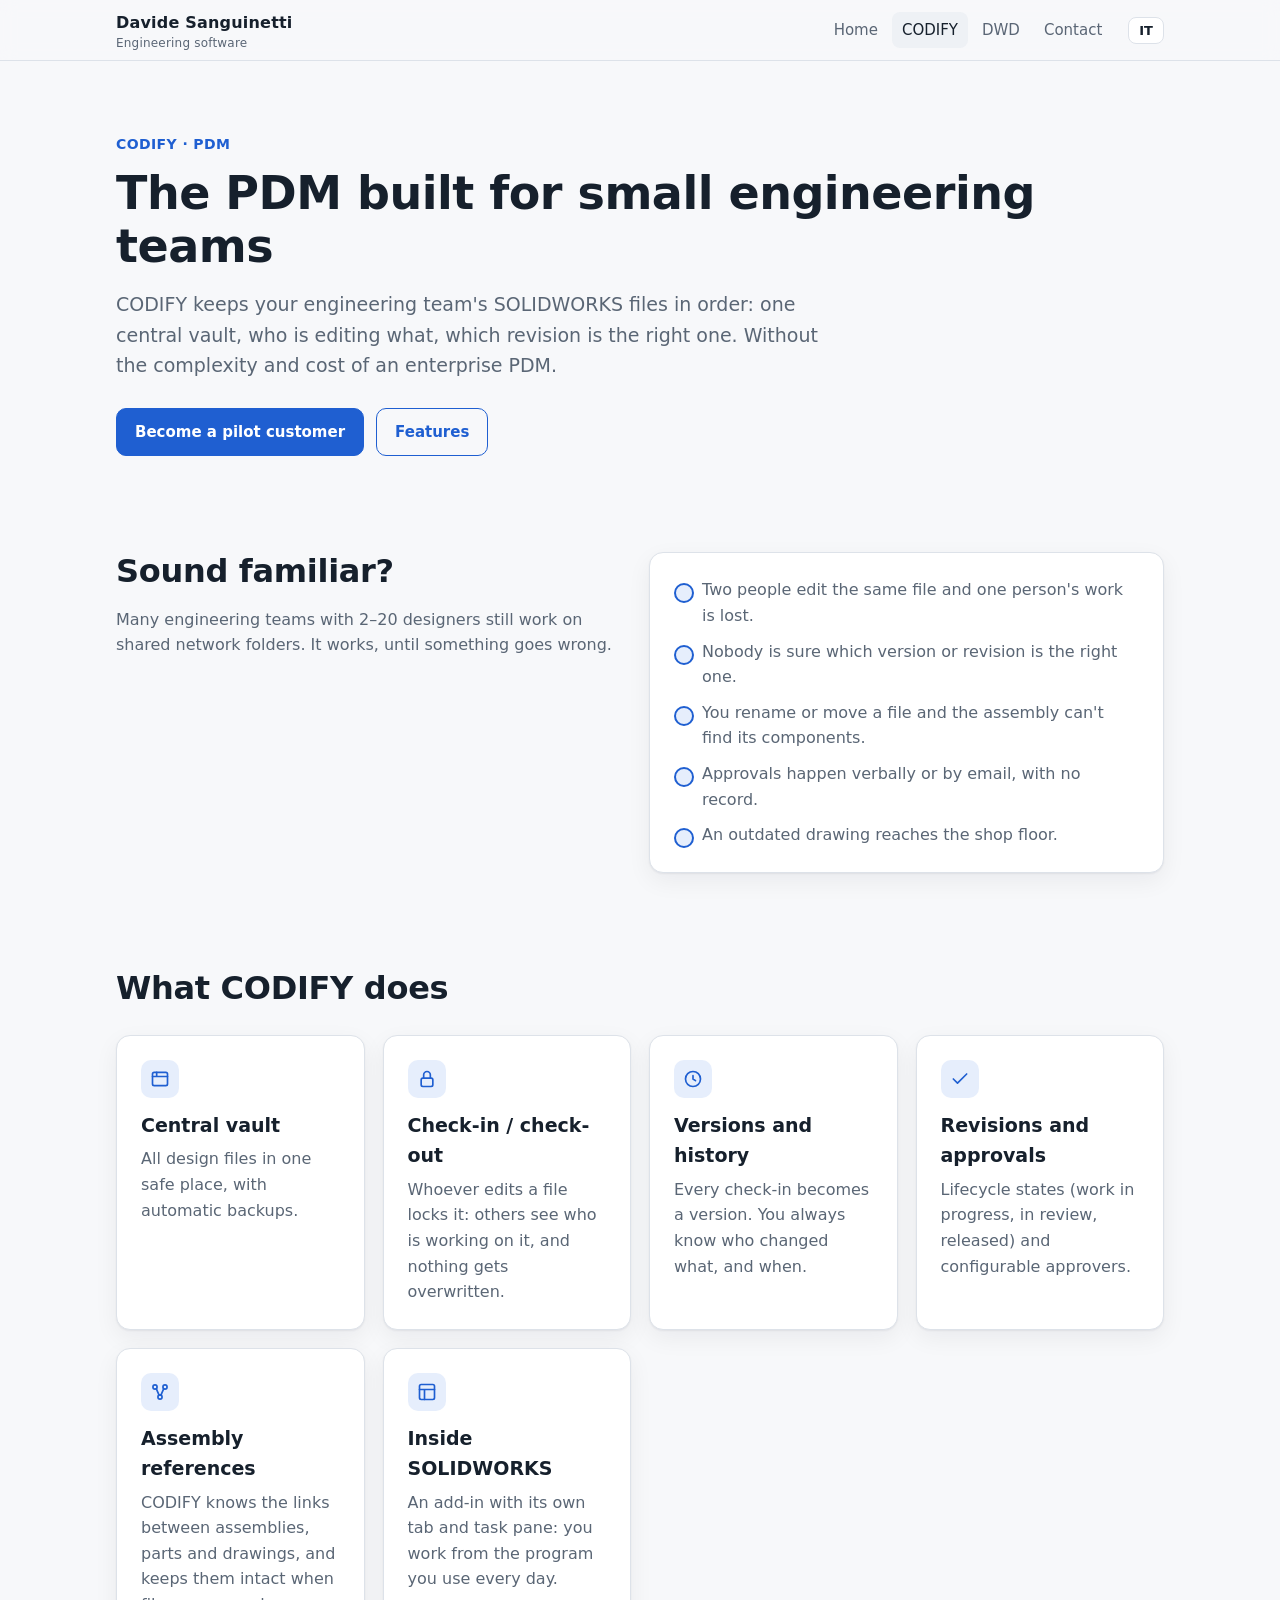
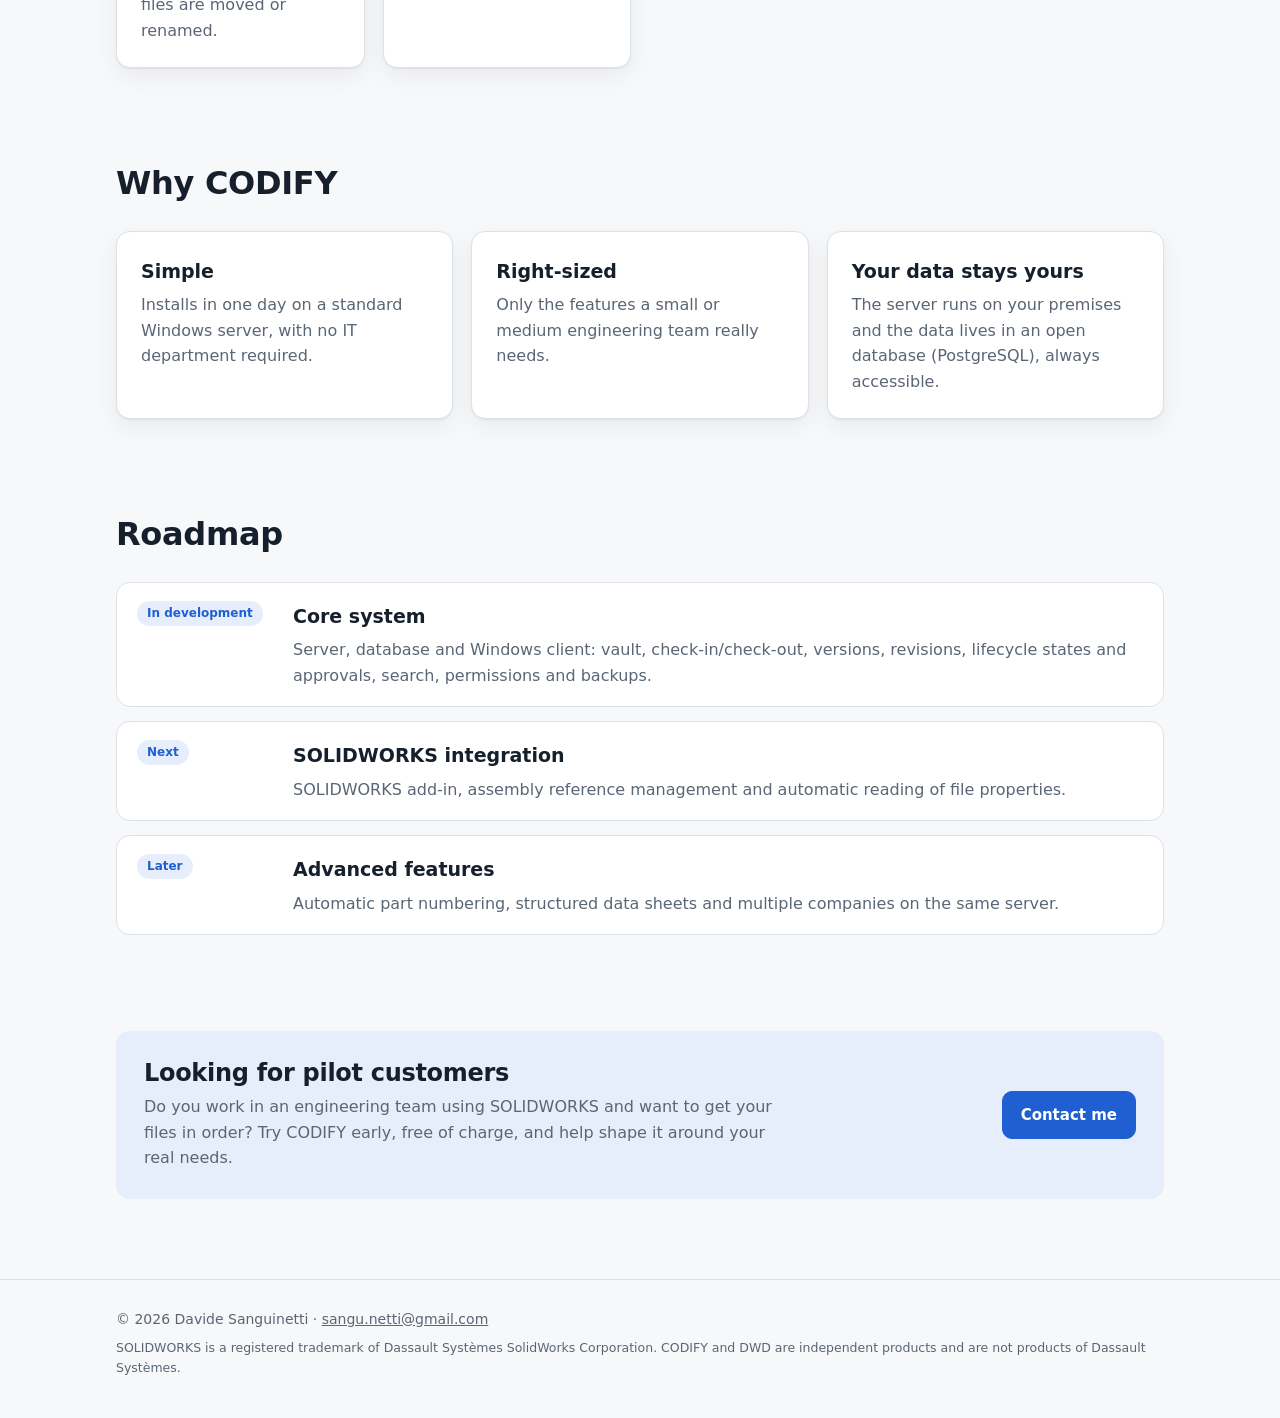
==== codify.html @ ec3d7e51 "Sito Davide Sanguinetti: home, CODIFY e DWD (IT/EN) Co-Authored-By: Claude Opus 5.5 <noreply@anthrop" ====
<!doctype html>
<html lang="it" data-lang="it"
      data-title-it="CODIFY · PDM per piccoli uffici tecnici"
      data-title-en="CODIFY · PDM for small engineering teams">
<head>
  <meta charset="utf-8">
  <meta name="viewport" content="width=device-width, initial-scale=1">
  <title>CODIFY · PDM per piccoli uffici tecnici</title>
  <meta name="description" content="CODIFY è un PDM per piccoli e medi uffici tecnici che lavorano con SOLIDWORKS: archivio centrale, check-in/check-out, versioni, revisioni e approvazioni.">
  <link rel="stylesheet" href="style.css">
</head>
<body>

<header class="top">
  <div class="wrap">
    <a class="brand" href="index.html" data-keep-lang>Davide Sanguinetti
      <small lang="it">Software per l'ingegneria</small>
      <small lang="en">Engineering software</small>
    </a>
    <nav class="nav">
      <a href="index.html" data-keep-lang>Home</a>
      <a href="codify.html" data-keep-lang aria-current="page">CODIFY</a>
      <a href="dwd.html" data-keep-lang>DWD</a>
      <a href="index.html#contatti" data-keep-lang><span lang="it">Contatti</span><span lang="en">Contact</span></a>
    </nav>
    <button class="lang" type="button" data-lang-switch>EN</button>
  </div>
</header>

<main>
  <div class="wrap hero">
    <p class="eyebrow">CODIFY · PDM</p>
    <h1 lang="it">Il PDM su misura per i piccoli uffici tecnici</h1>
    <h1 lang="en">The PDM built for small engineering teams</h1>
    <p class="lead" lang="it">CODIFY tiene in ordine i file SOLIDWORKS del tuo ufficio tecnico: un archivio centrale, chi sta modificando cosa, quale revisione è quella buona. Senza la complessità e i costi di un PDM per grandi aziende.</p>
    <p class="lead" lang="en">CODIFY keeps your engineering team's SOLIDWORKS files in order: one central vault, who is editing what, which revision is the right one. Without the complexity and cost of an enterprise PDM.</p>
    <div class="btns">
      <a class="btn" href="#pilota"><span lang="it">Diventa azienda pilota</span><span lang="en">Become a pilot customer</span></a>
      <a class="btn ghost" href="#funzioni"><span lang="it">Le funzioni</span><span lang="en">Features</span></a>
    </div>
  </div>

  <section>
    <div class="wrap grid two">
      <div>
        <h2 lang="it">Ti suona familiare?</h2>
        <h2 lang="en">Sound familiar?</h2>
        <p style="color:var(--muted)" lang="it">Molti uffici tecnici con 2–20 progettisti lavorano ancora su cartelle condivise. Funziona, finché qualcosa va storto.</p>
        <p style="color:var(--muted)" lang="en">Many engineering teams with 2–20 designers still work on shared network folders. It works, until something goes wrong.</p>
      </div>
      <div class="card">
        <ul class="checks" lang="it">
          <li>Due persone modificano lo stesso file e il lavoro di una va perso.</li>
          <li>Non è chiaro quale sia la versione o la revisione giusta.</li>
          <li>Rinomini o sposti un file e l'assieme non trova più i componenti.</li>
          <li>Le approvazioni avvengono a voce o via email, senza traccia.</li>
          <li>In officina arriva un disegno vecchio.</li>
        </ul>
        <ul class="checks" lang="en">
          <li>Two people edit the same file and one person's work is lost.</li>
          <li>Nobody is sure which version or revision is the right one.</li>
          <li>You rename or move a file and the assembly can't find its components.</li>
          <li>Approvals happen verbally or by email, with no record.</li>
          <li>An outdated drawing reaches the shop floor.</li>
        </ul>
      </div>
    </div>
  </section>

  <section id="funzioni">
    <div class="wrap">
      <div class="section-head">
        <h2 lang="it">Cosa fa CODIFY</h2>
        <h2 lang="en">What CODIFY does</h2>
      </div>
      <div class="grid three">
        <div class="card">
          <div class="icon"><svg viewBox="0 0 24 24" fill="none" stroke="currentColor" stroke-width="2" stroke-linecap="round" stroke-linejoin="round"><rect x="3" y="4" width="18" height="16" rx="2"/><path d="M3 9h18M8 4v5"/></svg></div>
          <h3 lang="it">Archivio centrale</h3><h3 lang="en">Central vault</h3>
          <p lang="it">Tutti i file di progetto in un unico posto sicuro, con backup automatici.</p>
          <p lang="en">All design files in one safe place, with automatic backups.</p>
        </div>
        <div class="card">
          <div class="icon"><svg viewBox="0 0 24 24" fill="none" stroke="currentColor" stroke-width="2" stroke-linecap="round" stroke-linejoin="round"><rect x="5" y="11" width="14" height="10" rx="2"/><path d="M8 11V7a4 4 0 0 1 8 0v4"/></svg></div>
          <h3>Check-in / check-out</h3>
          <p lang="it">Chi modifica un file lo blocca: gli altri vedono chi ci sta lavorando e niente viene sovrascritto.</p>
          <p lang="en">Whoever edits a file locks it: others see who is working on it, and nothing gets overwritten.</p>
        </div>
        <div class="card">
          <div class="icon"><svg viewBox="0 0 24 24" fill="none" stroke="currentColor" stroke-width="2" stroke-linecap="round" stroke-linejoin="round"><path d="M12 8v4l3 2"/><circle cx="12" cy="12" r="9"/></svg></div>
          <h3 lang="it">Versioni e cronologia</h3><h3 lang="en">Versions and history</h3>
          <p lang="it">Ogni salvataggio diventa una versione. Sai sempre chi ha cambiato cosa e quando.</p>
          <p lang="en">Every check-in becomes a version. You always know who changed what, and when.</p>
        </div>
        <div class="card">
          <div class="icon"><svg viewBox="0 0 24 24" fill="none" stroke="currentColor" stroke-width="2" stroke-linecap="round" stroke-linejoin="round"><path d="M20 6 9 17l-5-5"/></svg></div>
          <h3 lang="it">Revisioni e approvazioni</h3><h3 lang="en">Revisions and approvals</h3>
          <p lang="it">Stati di lavorazione (in lavorazione, in revisione, rilasciato) e approvatori configurabili.</p>
          <p lang="en">Lifecycle states (work in progress, in review, released) and configurable approvers.</p>
        </div>
        <div class="card">
          <div class="icon"><svg viewBox="0 0 24 24" fill="none" stroke="currentColor" stroke-width="2" stroke-linecap="round" stroke-linejoin="round"><circle cx="6" cy="6" r="2.5"/><circle cx="18" cy="6" r="2.5"/><circle cx="12" cy="18" r="2.5"/><path d="M7.5 8 11 16M16.5 8 13 16"/></svg></div>
          <h3 lang="it">Riferimenti degli assiemi</h3><h3 lang="en">Assembly references</h3>
          <p lang="it">CODIFY conosce i legami tra assiemi, parti e tavole e li mantiene quando sposti o rinomini i file.</p>
          <p lang="en">CODIFY knows the links between assemblies, parts and drawings, and keeps them intact when files are moved or renamed.</p>
        </div>
        <div class="card">
          <div class="icon"><svg viewBox="0 0 24 24" fill="none" stroke="currentColor" stroke-width="2" stroke-linecap="round" stroke-linejoin="round"><rect x="3" y="3" width="18" height="18" rx="2"/><path d="M3 9h18M9 9v12"/></svg></div>
          <h3 lang="it">Dentro SOLIDWORKS</h3><h3 lang="en">Inside SOLIDWORKS</h3>
          <p lang="it">Un add-in con scheda e pannello dedicati: lavori dal programma che usi tutti i giorni.</p>
          <p lang="en">An add-in with its own tab and task pane: you work from the program you use every day.</p>
        </div>
      </div>
    </div>
  </section>

  <section>
    <div class="wrap">
      <div class="section-head">
        <h2 lang="it">Perché CODIFY</h2>
        <h2 lang="en">Why CODIFY</h2>
      </div>
      <div class="grid three">
        <div class="card">
          <h3 lang="it">Semplice</h3><h3 lang="en">Simple</h3>
          <p lang="it">Si installa in un giorno su un normale server Windows e non richiede un reparto IT.</p>
          <p lang="en">Installs in one day on a standard Windows server, with no IT department required.</p>
        </div>
        <div class="card">
          <h3 lang="it">Su misura</h3><h3 lang="en">Right-sized</h3>
          <p lang="it">Solo le funzioni che servono davvero a un ufficio tecnico di piccole o medie dimensioni.</p>
          <p lang="en">Only the features a small or medium engineering team really needs.</p>
        </div>
        <div class="card">
          <h3 lang="it">I tuoi dati restano tuoi</h3><h3 lang="en">Your data stays yours</h3>
          <p lang="it">Il server è in azienda e i dati sono in un database aperto (PostgreSQL), sempre accessibili.</p>
          <p lang="en">The server runs on your premises and the data lives in an open database (PostgreSQL), always accessible.</p>
        </div>
      </div>
    </div>
  </section>

  <section>
    <div class="wrap">
      <div class="section-head">
        <h2 lang="it">A che punto siamo</h2>
        <h2 lang="en">Roadmap</h2>
      </div>
      <ol class="roadmap">
        <li>
          <div class="when"><span class="tag" lang="it">In sviluppo</span><span class="tag" lang="en">In development</span></div>
          <div>
            <h3 lang="it">Sistema base</h3><h3 lang="en">Core system</h3>
            <p lang="it">Server, database e client Windows: archivio, check-in/check-out, versioni, revisioni, stati e approvazioni, ricerca, permessi e backup.</p>
            <p lang="en">Server, database and Windows client: vault, check-in/check-out, versions, revisions, lifecycle states and approvals, search, permissions and backups.</p>
          </div>
        </li>
        <li>
          <div class="when"><span class="tag" lang="it">Prossimo passo</span><span class="tag" lang="en">Next</span></div>
          <div>
            <h3 lang="it">Integrazione con SOLIDWORKS</h3><h3 lang="en">SOLIDWORKS integration</h3>
            <p lang="it">Add-in per SOLIDWORKS, gestione dei riferimenti degli assiemi e lettura automatica delle proprietà dei file.</p>
            <p lang="en">SOLIDWORKS add-in, assembly reference management and automatic reading of file properties.</p>
          </div>
        </li>
        <li>
          <div class="when"><span class="tag" lang="it">In seguito</span><span class="tag" lang="en">Later</span></div>
          <div>
            <h3 lang="it">Funzioni avanzate</h3><h3 lang="en">Advanced features</h3>
            <p lang="it">Codifica automatica dei componenti, schede dati strutturate e gestione di più aziende sullo stesso server.</p>
            <p lang="en">Automatic part numbering, structured data sheets and multiple companies on the same server.</p>
          </div>
        </li>
      </ol>
    </div>
  </section>

  <section id="pilota">
    <div class="wrap">
      <div class="callout">
        <div>
          <h2 lang="it">Cerco aziende pilota</h2>
          <h2 lang="en">Looking for pilot customers</h2>
          <p lang="it">Lavori in un ufficio tecnico con SOLIDWORKS e vorresti mettere ordine nei file? Prova CODIFY in anteprima, gratuitamente, e aiutami a costruirlo intorno alle tue esigenze reali.</p>
          <p lang="en">Do you work in an engineering team using SOLIDWORKS and want to get your files in order? Try CODIFY early, free of charge, and help shape it around your real needs.</p>
        </div>
        <a class="btn" href="mailto:sangu.netti@gmail.com?subject=CODIFY%20pilot"><span lang="it">Scrivimi</span><span lang="en">Contact me</span></a>
      </div>
    </div>
  </section>
</main>

<footer>
  <div class="wrap">
    <div>© 2026 Davide Sanguinetti · <a href="mailto:sangu.netti@gmail.com">sangu.netti@gmail.com</a></div>
    <div class="legal" lang="it">SOLIDWORKS è un marchio registrato di Dassault Systèmes SolidWorks Corporation. CODIFY e DWD sono prodotti indipendenti e non sono prodotti di Dassault Systèmes.</div>
    <div class="legal" lang="en">SOLIDWORKS is a registered trademark of Dassault Systèmes SolidWorks Corporation. CODIFY and DWD are independent products and are not products of Dassault Systèmes.</div>
  </div>
</footer>

<script src="site.js"></script>
</body>
</html>
---- style.css ----
:root {
  --bg: #f7f8fa;
  --surface: #ffffff;
  --surface-2: #eef1f5;
  --text: #16202c;
  --muted: #5a6675;
  --line: #dde2e9;
  --accent: #1f5fd1;
  --accent-ink: #ffffff;
  --accent-soft: #e6eefc;
  --dwd: #1f8a4c;
  --dwd-soft: #e5f4ea;
  --radius: 14px;
  --shadow: 0 1px 2px rgba(16, 24, 40, .06), 0 8px 24px rgba(16, 24, 40, .06);
  --font: "Segoe UI", system-ui, -apple-system, Roboto, "Helvetica Neue", Arial, sans-serif;
  --mono: ui-monospace, "Cascadia Mono", Consolas, monospace;
}

@media (prefers-color-scheme: dark) {
  :root:not([data-theme="light"]) {
    --bg: #0e141b;
    --surface: #151d27;
    --surface-2: #1c2632;
    --text: #e7ecf2;
    --muted: #9aa7b6;
    --line: #2a3542;
    --accent: #6f9cff;
    --accent-ink: #0b1220;
    --accent-soft: #1b2a45;
    --dwd: #4cc47f;
    --dwd-soft: #16301f;
    --shadow: 0 1px 2px rgba(0, 0, 0, .3), 0 8px 24px rgba(0, 0, 0, .25);
  }
}

:root[data-theme="dark"] {
  --bg: #0e141b;
  --surface: #151d27;
  --surface-2: #1c2632;
  --text: #e7ecf2;
  --muted: #9aa7b6;
  --line: #2a3542;
  --accent: #6f9cff;
  --accent-ink: #0b1220;
  --accent-soft: #1b2a45;
  --dwd: #4cc47f;
  --dwd-soft: #16301f;
  --shadow: 0 1px 2px rgba(0, 0, 0, .3), 0 8px 24px rgba(0, 0, 0, .25);
}

* { box-sizing: border-box; }

html { -webkit-text-size-adjust: 100%; }

body {
  margin: 0;
  background: var(--bg);
  color: var(--text);
  font: 16px/1.6 var(--font);
}

/* language switch: show only the active language */
html[data-lang="it"] [lang="en"]:not(html),
html[data-lang="en"] [lang="it"]:not(html) { display: none !important; }

img { max-width: 100%; height: auto; display: block; }

a { color: var(--accent); }

.wrap { max-width: 1080px; margin: 0 auto; padding: 0 16px; }

/* header */
.top {
  position: sticky; top: 0; z-index: 10;
  background: color-mix(in srgb, var(--bg) 88%, transparent);
  backdrop-filter: blur(8px);
  border-bottom: 1px solid var(--line);
}
.top .wrap { display: flex; align-items: center; gap: 16px; min-height: 60px; }
.brand { font-weight: 700; color: var(--text); text-decoration: none; letter-spacing: .2px; white-space: nowrap; }
.brand small { display: block; font-weight: 400; color: var(--muted); font-size: 12px; line-height: 1.2; }
.nav { display: flex; gap: 4px; margin-left: auto; flex-wrap: wrap; justify-content: flex-end; }
.nav a {
  color: var(--muted); text-decoration: none; padding: 6px 10px; border-radius: 8px; font-size: 15px;
}
.nav a:hover, .nav a[aria-current="page"] { color: var(--text); background: var(--surface-2); }
.lang {
  border: 1px solid var(--line); background: var(--surface); color: var(--text);
  border-radius: 8px; padding: 5px 10px; font: 600 13px var(--font); cursor: pointer;
}

/* hero */
.hero { padding-top: 72px; padding-bottom: 48px; }
.eyebrow { color: var(--accent); font-weight: 600; font-size: 14px; letter-spacing: .4px; text-transform: uppercase; margin: 0 0 12px; }
h1 { font-size: clamp(30px, 5vw, 46px); line-height: 1.15; margin: 0 0 16px; letter-spacing: -.5px; }
h2 { font-size: clamp(24px, 3.4vw, 32px); line-height: 1.2; margin: 0 0 12px; letter-spacing: -.3px; }
h3 { font-size: 19px; margin: 0 0 6px; }
.lead { font-size: 19px; color: var(--muted); max-width: 720px; margin: 0 0 28px; }

.btns { display: flex; gap: 12px; flex-wrap: wrap; }
.btn {
  display: inline-block; text-decoration: none; font-weight: 600; font-size: 15px;
  padding: 11px 18px; border-radius: 10px; border: 1px solid var(--accent);
  background: var(--accent); color: var(--accent-ink);
}
.btn.ghost { background: transparent; color: var(--accent); }
.btn.green { background: var(--dwd); border-color: var(--dwd); color: #fff; }

/* sections */
section { padding: 48px 0; }
.section-head { max-width: 720px; margin-bottom: 28px; }
.section-head p { color: var(--muted); margin: 0; }

.grid { display: grid; gap: 18px; }
.grid.two { grid-template-columns: repeat(auto-fit, minmax(300px, 1fr)); }
.grid.three { grid-template-columns: repeat(auto-fit, minmax(240px, 1fr)); }

.card {
  background: var(--surface); border: 1px solid var(--line); border-radius: var(--radius);
  padding: 24px; box-shadow: var(--shadow);
}
.card p { color: var(--muted); margin: 0; }
.card .more { display: inline-block; margin-top: 16px; font-weight: 600; text-decoration: none; }

.product { display: flex; flex-direction: column; }
.product .head { display: flex; align-items: center; gap: 12px; margin-bottom: 12px; }
.product .head img { width: 44px; height: 44px; border-radius: 8px; object-fit: cover; }
.product .tag { margin-left: auto; }
.product ul { margin: 14px 0 0; padding-left: 20px; color: var(--muted); }
.product .more { margin-top: auto; padding-top: 16px; }

.tag {
  display: inline-block; font-size: 12px; font-weight: 600; border-radius: 999px; padding: 3px 10px;
  background: var(--accent-soft); color: var(--accent); white-space: nowrap;
}
.tag.green { background: var(--dwd-soft); color: var(--dwd); }

.mark {
  width: 44px; height: 44px; border-radius: 10px; display: grid; place-items: center;
  background: var(--accent); color: var(--accent-ink); font: 700 20px var(--font);
}

.icon {
  width: 38px; height: 38px; border-radius: 10px; display: grid; place-items: center;
  background: var(--accent-soft); color: var(--accent); margin-bottom: 12px;
}
.icon svg { width: 20px; height: 20px; }
.green-theme .icon { background: var(--dwd-soft); color: var(--dwd); }

/* problem list */
.checks { list-style: none; padding: 0; margin: 0; display: grid; gap: 10px; }
.checks li { padding-left: 28px; position: relative; color: var(--muted); }
.checks li::before {
  content: ""; position: absolute; left: 0; top: 6px; width: 16px; height: 16px; border-radius: 50%;
  background: var(--accent-soft); border: 2px solid var(--accent);
}

/* roadmap */
.roadmap { list-style: none; margin: 0; padding: 0; display: grid; gap: 14px; }
.roadmap li {
  display: grid; grid-template-columns: 140px 1fr; gap: 16px; align-items: start;
  background: var(--surface); border: 1px solid var(--line); border-radius: var(--radius); padding: 18px 20px;
}
.roadmap .when { font-weight: 600; font-size: 14px; }
.roadmap p { margin: 0; color: var(--muted); }

/* DWD steps */
.steps { counter-reset: s; display: grid; gap: 22px; }
.step {
  display: grid; grid-template-columns: minmax(0, 1fr) minmax(0, 1.2fr); gap: 24px; align-items: center;
  background: var(--surface); border: 1px solid var(--line); border-radius: var(--radius); padding: 22px;
}
.step figure { margin: 0; background: #fff; border-radius: 10px; border: 1px solid var(--line); overflow: hidden; }
.step .num {
  counter-increment: s; width: 30px; height: 30px; border-radius: 50%; display: grid; place-items: center;
  background: var(--dwd); color: #fff; font-weight: 700; margin-bottom: 10px;
}
.step .num::before { content: counter(s); }
.step p { color: var(--muted); margin: 0; }

.video {
  position: relative; aspect-ratio: 16 / 9; border-radius: var(--radius); overflow: hidden;
  background: #000; border: 1px solid var(--line); box-shadow: var(--shadow);
}
.video iframe { position: absolute; inset: 0; width: 100%; height: 100%; border: 0; }

.callout {
  background: var(--accent-soft); border-radius: var(--radius); padding: 28px; display: flex; gap: 24px;
  align-items: center; justify-content: space-between; flex-wrap: wrap;
}
.callout.green { background: var(--dwd-soft); }
.callout h2 { font-size: 24px; margin: 0 0 6px; }
.callout p { margin: 0; color: var(--muted); max-width: 640px; }

.about { display: grid; grid-template-columns: 120px 1fr; gap: 24px; align-items: start; }
.avatar {
  width: 120px; height: 120px; border-radius: 50%; background: var(--surface-2); border: 1px solid var(--line);
  display: grid; place-items: center; font: 700 36px var(--font); color: var(--muted);
}

/* footer */
footer { border-top: 1px solid var(--line); padding: 28px 0 40px; margin-top: 32px; color: var(--muted); font-size: 14px; }
footer .wrap { display: grid; gap: 8px; }
footer a { color: var(--muted); }
.legal { font-size: 12.5px; }

@media (max-width: 720px) {
  .hero { padding-top: 40px; padding-bottom: 24px; }
  .top .wrap { flex-wrap: wrap; gap: 0 12px; padding-top: 8px; }
  .lang { margin-left: auto; }
  .nav { order: 3; width: 100%; margin: 4px 0 6px -8px; justify-content: flex-start; }
  .step { grid-template-columns: 1fr; }
  .roadmap li { grid-template-columns: 1fr; gap: 4px; }
  .about { grid-template-columns: 1fr; }
  .brand small { display: none; }
  .nav a { padding: 6px 8px; }
}
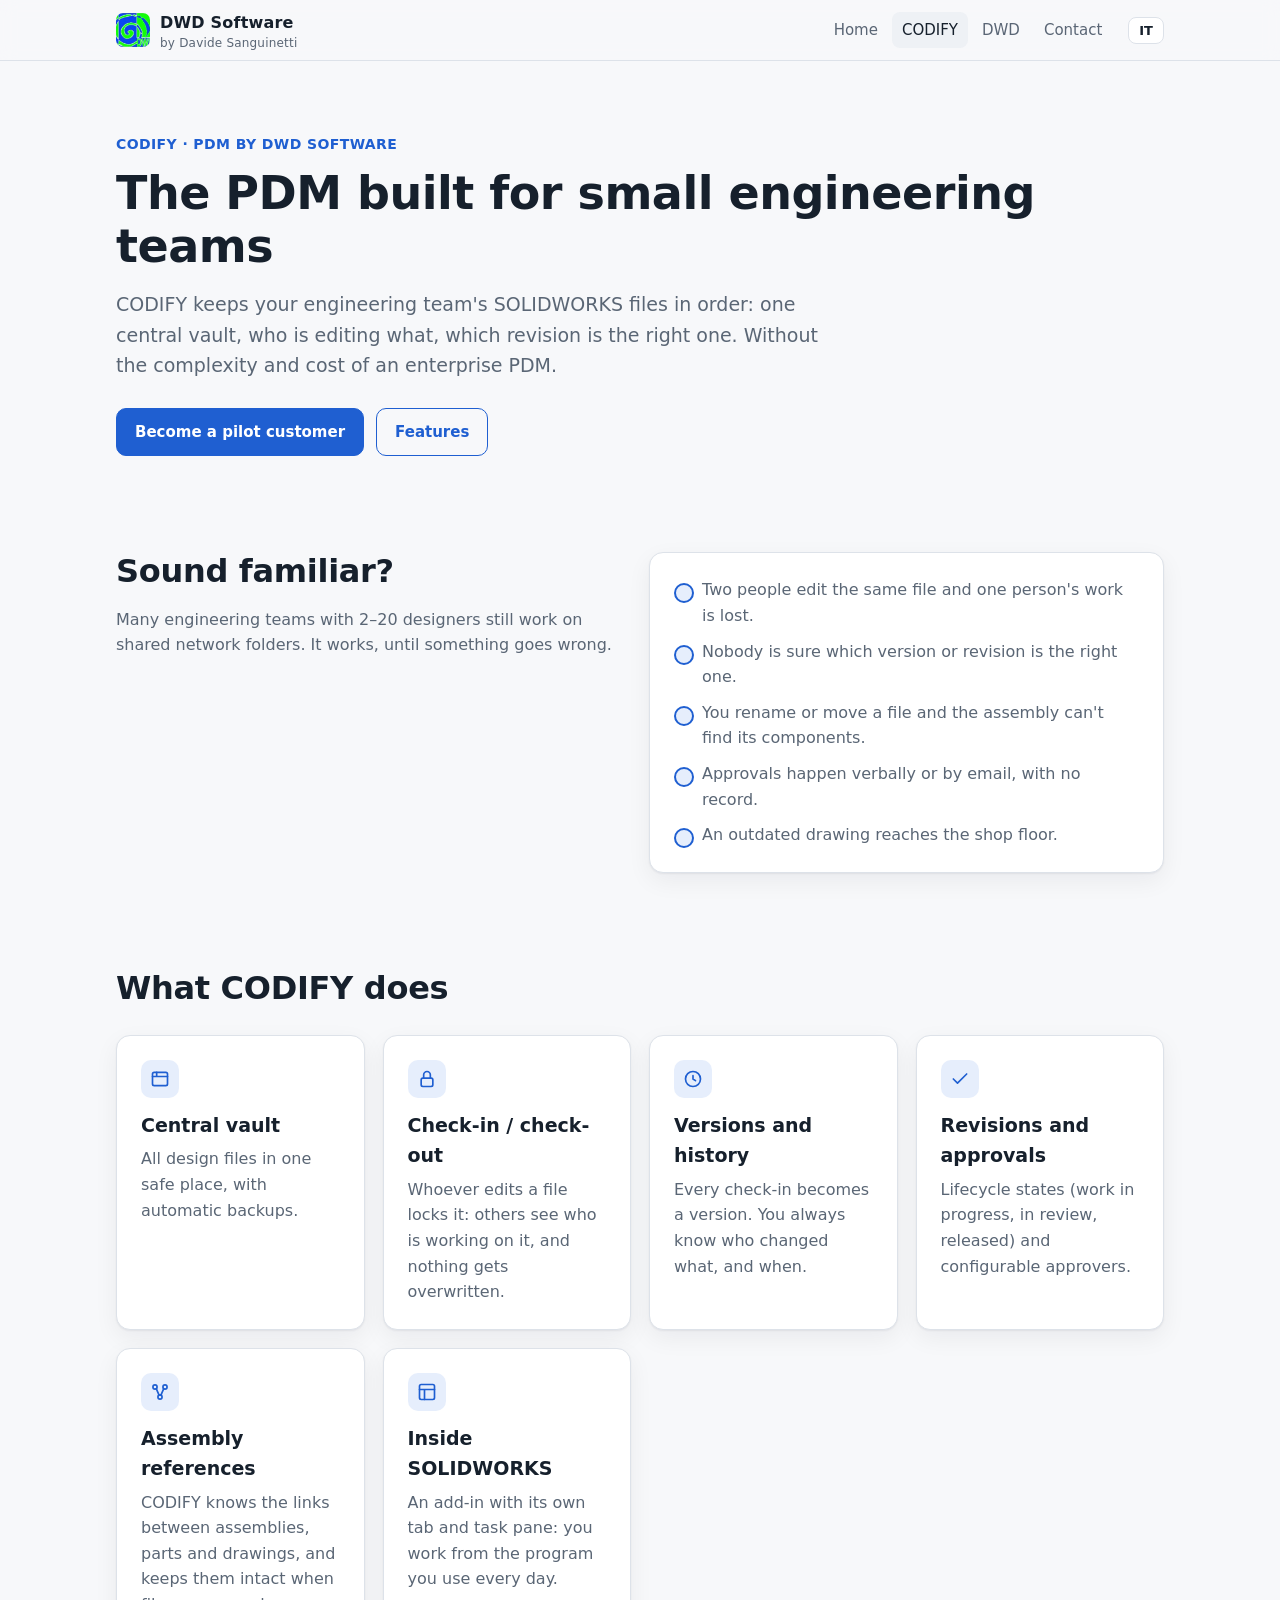
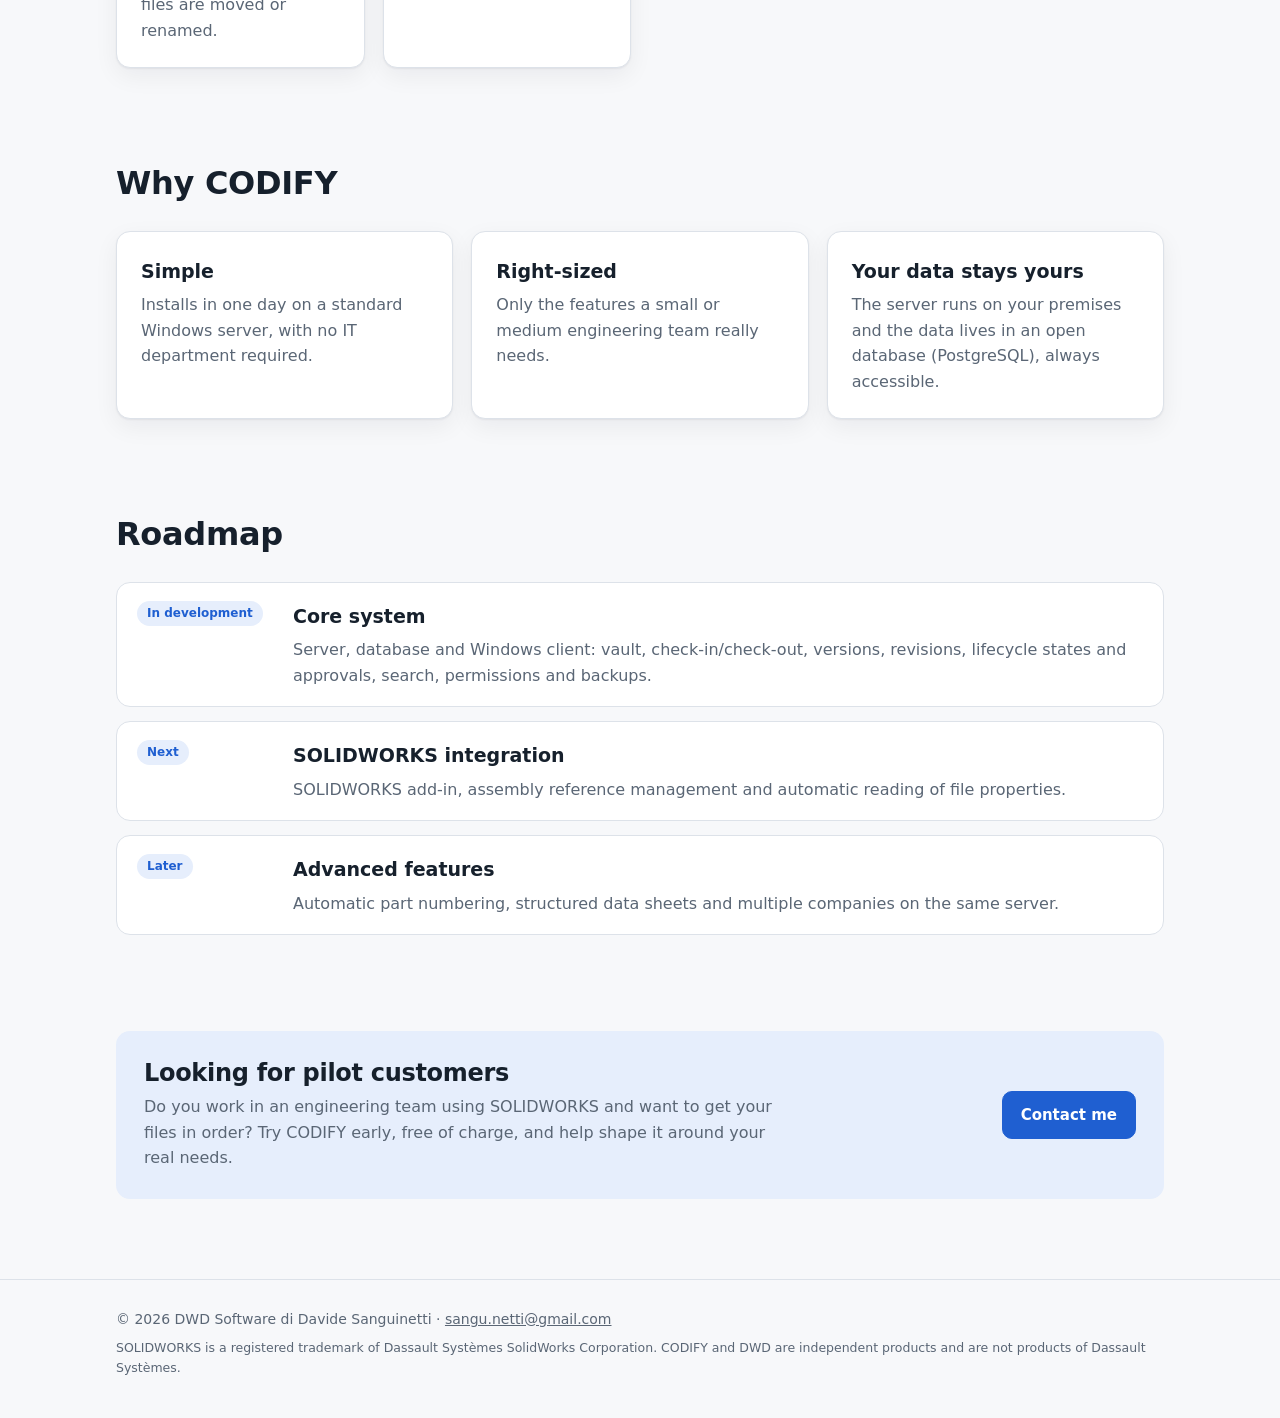
==== commit b6b0bf27: "Marchio DWD Software nell'intestazione, nei titoli e nel piè di pagina Co-Authored-By: Claude Opus 5" ====
--- a/codify.html
+++ b/codify.html
@@ -7,15 +7,15 @@
   <meta name="viewport" content="width=device-width, initial-scale=1">
   <title>CODIFY · PDM per piccoli uffici tecnici</title>
   <meta name="description" content="CODIFY è un PDM per piccoli e medi uffici tecnici che lavorano con SOLIDWORKS: archivio centrale, check-in/check-out, versioni, revisioni e approvazioni.">
-  <link rel="stylesheet" href="style.css">
+  <link rel="stylesheet" href="style.css?v=2">
 </head>
 <body>
 
 <header class="top">
   <div class="wrap">
-    <a class="brand" href="index.html" data-keep-lang>Davide Sanguinetti
-      <small lang="it">Software per l'ingegneria</small>
-      <small lang="en">Engineering software</small>
+    <a class="brand" href="index.html" data-keep-lang><img src="img/dwd-logo.png" alt="" width="34" height="34"><span>DWD Software
+      <small lang="it">di Davide Sanguinetti</small>
+      <small lang="en">by Davide Sanguinetti</small></span>
     </a>
     <nav class="nav">
       <a href="index.html" data-keep-lang>Home</a>
@@ -29,7 +29,7 @@
 
 <main>
   <div class="wrap hero">
-    <p class="eyebrow">CODIFY · PDM</p>
+    <p class="eyebrow">CODIFY · PDM by DWD Software</p>
     <h1 lang="it">Il PDM su misura per i piccoli uffici tecnici</h1>
     <h1 lang="en">The PDM built for small engineering teams</h1>
     <p class="lead" lang="it">CODIFY tiene in ordine i file SOLIDWORKS del tuo ufficio tecnico: un archivio centrale, chi sta modificando cosa, quale revisione è quella buona. Senza la complessità e i costi di un PDM per grandi aziende.</p>
@@ -192,12 +192,12 @@
 
 <footer>
   <div class="wrap">
-    <div>© 2026 Davide Sanguinetti · <a href="mailto:sangu.netti@gmail.com">sangu.netti@gmail.com</a></div>
+    <div>© 2026 DWD Software di Davide Sanguinetti · <a href="mailto:sangu.netti@gmail.com">sangu.netti@gmail.com</a></div>
     <div class="legal" lang="it">SOLIDWORKS è un marchio registrato di Dassault Systèmes SolidWorks Corporation. CODIFY e DWD sono prodotti indipendenti e non sono prodotti di Dassault Systèmes.</div>
     <div class="legal" lang="en">SOLIDWORKS is a registered trademark of Dassault Systèmes SolidWorks Corporation. CODIFY and DWD are independent products and are not products of Dassault Systèmes.</div>
   </div>
 </footer>
 
-<script src="site.js"></script>
+<script src="site.js?v=2"></script>
 </body>
 </html>
--- a/style.css
+++ b/style.css
@@ -77,7 +77,8 @@
   border-bottom: 1px solid var(--line);
 }
 .top .wrap { display: flex; align-items: center; gap: 16px; min-height: 60px; }
-.brand { font-weight: 700; color: var(--text); text-decoration: none; letter-spacing: .2px; white-space: nowrap; }
+.brand { display: flex; align-items: center; gap: 10px; font-weight: 700; color: var(--text); text-decoration: none; letter-spacing: .2px; white-space: nowrap; }
+.brand img { width: 34px; height: 34px; border-radius: 7px; object-fit: cover; }
 .brand small { display: block; font-weight: 400; color: var(--muted); font-size: 12px; line-height: 1.2; }
 .nav { display: flex; gap: 4px; margin-left: auto; flex-wrap: wrap; justify-content: flex-end; }
 .nav a {
